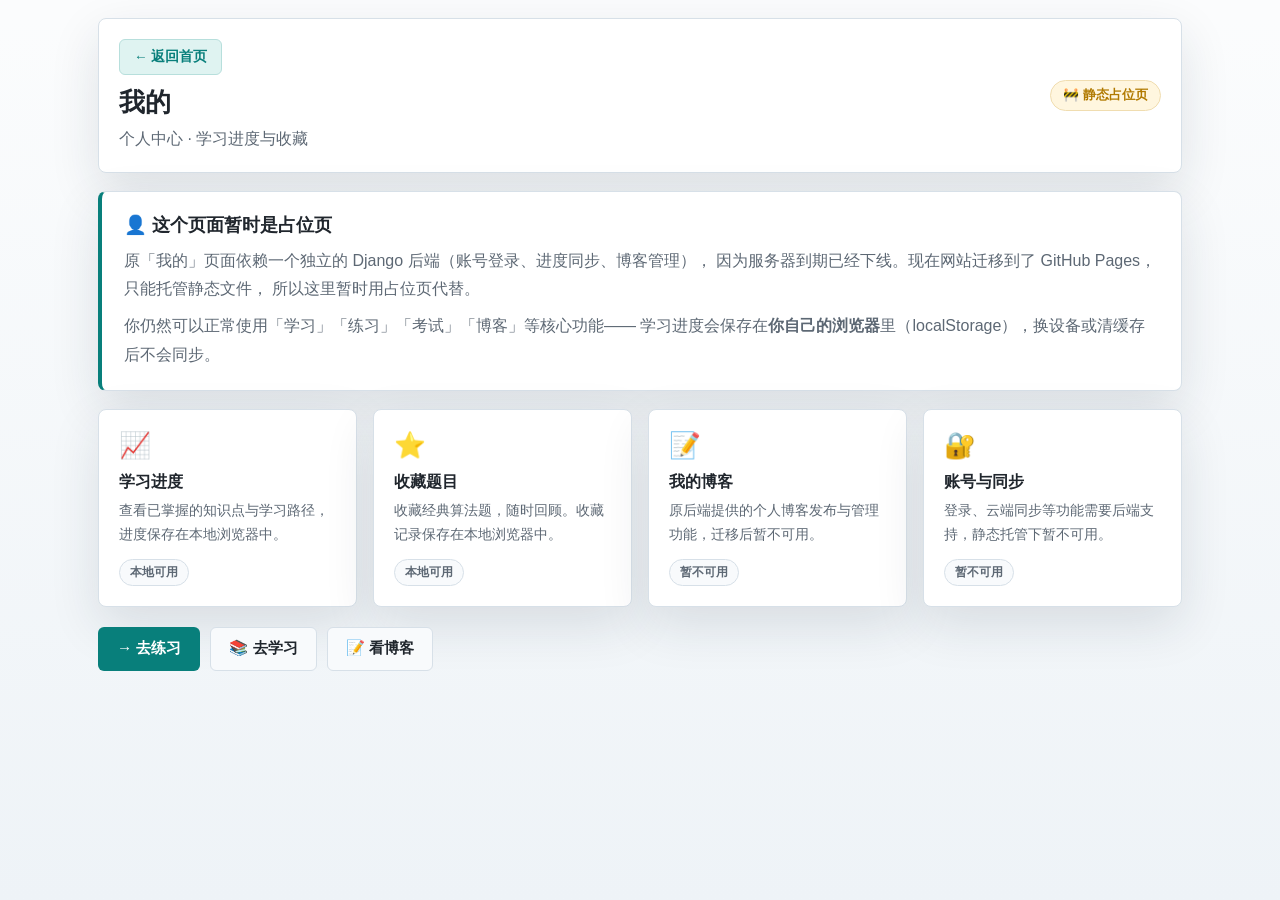
==== my/index.html @ 92edfef6 "Add placeholder page for my/ (个人中心)" ====
<!DOCTYPE html>
<html lang="zh-CN">
<head>
  <meta charset="UTF-8" />
  <meta name="viewport" content="width=device-width, initial-scale=1.0" />
  <title>AlgoForge - 我的</title>
  <link rel="manifest" href="../manifest.json">
  <meta name="theme-color" content="#087f7b">
  <meta name="apple-mobile-web-app-capable" content="yes">
  <meta name="apple-mobile-web-app-status-bar-style" content="black-translucent">
  <style>
    :root {
      color-scheme: light;
      --bg: #eef3f7;
      --surface: #ffffff;
      --surface-soft: #f8fafc;
      --ink: #20262d;
      --muted: #5d6874;
      --line: #d7e0e8;
      --teal: #087f7b;
      --teal-soft: #dff3f1;
      --coral: #d85f45;
      --gold: #b17a00;
      --green: #2b8c56;
      --shadow: 0 18px 50px rgba(28, 42, 54, 0.12);
      --radius: 8px;
      font-family: "Microsoft YaHei", "PingFang SC", "Segoe UI", Arial, sans-serif;
    }
    * { box-sizing: border-box; }
    body {
      margin: 0;
      min-height: 100vh;
      background: linear-gradient(180deg, rgba(255,255,255,0.78), rgba(238,243,247,0.96)), var(--bg);
      color: var(--ink);
    }
    .app-shell { width: min(1120px, 100%); margin: 0 auto; padding: 18px; }

    .topbar {
      display: flex; align-items: center; justify-content: space-between; gap: 18px;
      min-height: 106px; padding: 20px;
      background: var(--surface); border: 1px solid var(--line);
      border-radius: var(--radius); box-shadow: var(--shadow);
    }
    .brand-block { min-width: 0; }
    .back-button {
      display: inline-flex; align-items: center; gap: 6px; padding: 8px 14px;
      margin-bottom: 10px; color: var(--teal); background: var(--teal-soft);
      border: 1px solid #b7dfdc; border-radius: 6px; font-weight: 850;
      font-size: 0.85rem; cursor: pointer; text-decoration: none;
      transition: all 220ms ease;
    }
    .back-button:hover { background: #c8e8e5; border-color: var(--teal); }
    h1 { margin: 0 0 6px; font-size: 1.6rem; }
    .subtitle { margin: 0; color: var(--muted); line-height: 1.6; max-width: 660px; }
    .badge {
      display: inline-flex; align-items: center; gap: 6px; padding: 6px 12px;
      color: var(--gold); background: #fff6df; border: 1px solid #f0ddb0;
      border-radius: 999px; font-size: 0.8rem; font-weight: 850; white-space: nowrap;
    }

    .notice {
      margin-top: 18px; padding: 20px 22px;
      background: var(--surface); border: 1px solid var(--line);
      border-left: 4px solid var(--teal); border-radius: var(--radius);
      box-shadow: var(--shadow);
    }
    .notice h2 { margin: 0 0 10px; font-size: 1.15rem; }
    .notice p { margin: 0 0 8px; color: var(--muted); line-height: 1.8; }
    .notice p:last-child { margin-bottom: 0; }

    .feature-grid {
      display: grid; grid-template-columns: repeat(auto-fit, minmax(220px, 1fr));
      gap: 16px; margin-top: 18px;
    }
    .feature-card {
      padding: 20px; background: var(--surface); border: 1px solid var(--line);
      border-radius: var(--radius); box-shadow: var(--shadow);
    }
    .feature-icon { font-size: 1.6rem; }
    .feature-card h3 { margin: 12px 0 6px; font-size: 1rem; }
    .feature-card p { margin: 0; color: var(--muted); font-size: 0.88rem; line-height: 1.7; }
    .feature-tag {
      display: inline-block; margin-top: 12px; padding: 4px 10px;
      color: var(--muted); background: var(--surface-soft); border: 1px solid var(--line);
      border-radius: 999px; font-size: 0.75rem; font-weight: 850;
    }

    .actions { display: flex; gap: 10px; margin-top: 20px; flex-wrap: wrap; }
    .primary-button {
      color: #fff; background: var(--teal); min-height: 44px;
      display: inline-flex; align-items: center; justify-content: center; gap: 8px;
      padding: 0 18px; border: 1px solid transparent; border-radius: 6px;
      font-weight: 900; font-size: 0.95rem; cursor: pointer; text-decoration: none;
    }
    .primary-button:hover { background: #056c69; }
    .ghost-button {
      color: var(--ink); background: var(--surface-soft); border: 1px solid var(--line);
      border-radius: 6px; min-height: 44px; display: inline-flex; align-items: center;
      justify-content: center; gap: 8px; padding: 0 18px;
      font-weight: 900; font-size: 0.95rem; cursor: pointer; text-decoration: none;
    }
    .ghost-button:hover { background: #eef6f5; border-color: var(--teal); }
  </style>
</head>
<body>
  <div class="app-shell">
    <!-- Topbar -->
    <div class="topbar">
      <div class="brand-block">
        <a class="back-button" href="../index.html">← 返回首页</a>
        <h1>我的</h1>
        <p class="subtitle">个人中心 · 学习进度与收藏</p>
      </div>
      <span class="badge">🚧 静态占位页</span>
    </div>

    <!-- Notice -->
    <div class="notice">
      <h2>👤 这个页面暂时是占位页</h2>
      <p>
        原「我的」页面依赖一个独立的 Django 后端（账号登录、进度同步、博客管理），
        因为服务器到期已经下线。现在网站迁移到了 GitHub Pages，只能托管静态文件，
        所以这里暂时用占位页代替。
      </p>
      <p>
        你仍然可以正常使用「学习」「练习」「考试」「博客」等核心功能——
        学习进度会保存在<strong>你自己的浏览器</strong>里（localStorage），换设备或清缓存后不会同步。
      </p>
    </div>

    <!-- Feature preview -->
    <div class="feature-grid">
      <div class="feature-card">
        <div class="feature-icon">📈</div>
        <h3>学习进度</h3>
        <p>查看已掌握的知识点与学习路径，进度保存在本地浏览器中。</p>
        <span class="feature-tag">本地可用</span>
      </div>
      <div class="feature-card">
        <div class="feature-icon">⭐</div>
        <h3>收藏题目</h3>
        <p>收藏经典算法题，随时回顾。收藏记录保存在本地浏览器中。</p>
        <span class="feature-tag">本地可用</span>
      </div>
      <div class="feature-card">
        <div class="feature-icon">📝</div>
        <h3>我的博客</h3>
        <p>原后端提供的个人博客发布与管理功能，迁移后暂不可用。</p>
        <span class="feature-tag">暂不可用</span>
      </div>
      <div class="feature-card">
        <div class="feature-icon">🔐</div>
        <h3>账号与同步</h3>
        <p>登录、云端同步等功能需要后端支持，静态托管下暂不可用。</p>
        <span class="feature-tag">暂不可用</span>
      </div>
    </div>

    <!-- Actions -->
    <div class="actions">
      <a class="primary-button" href="../practice.html">→ 去练习</a>
      <a class="ghost-button" href="../learn.html">📚 去学习</a>
      <a class="ghost-button" href="../blog.html">📝 看博客</a>
    </div>
  </div>
</body>
</html>
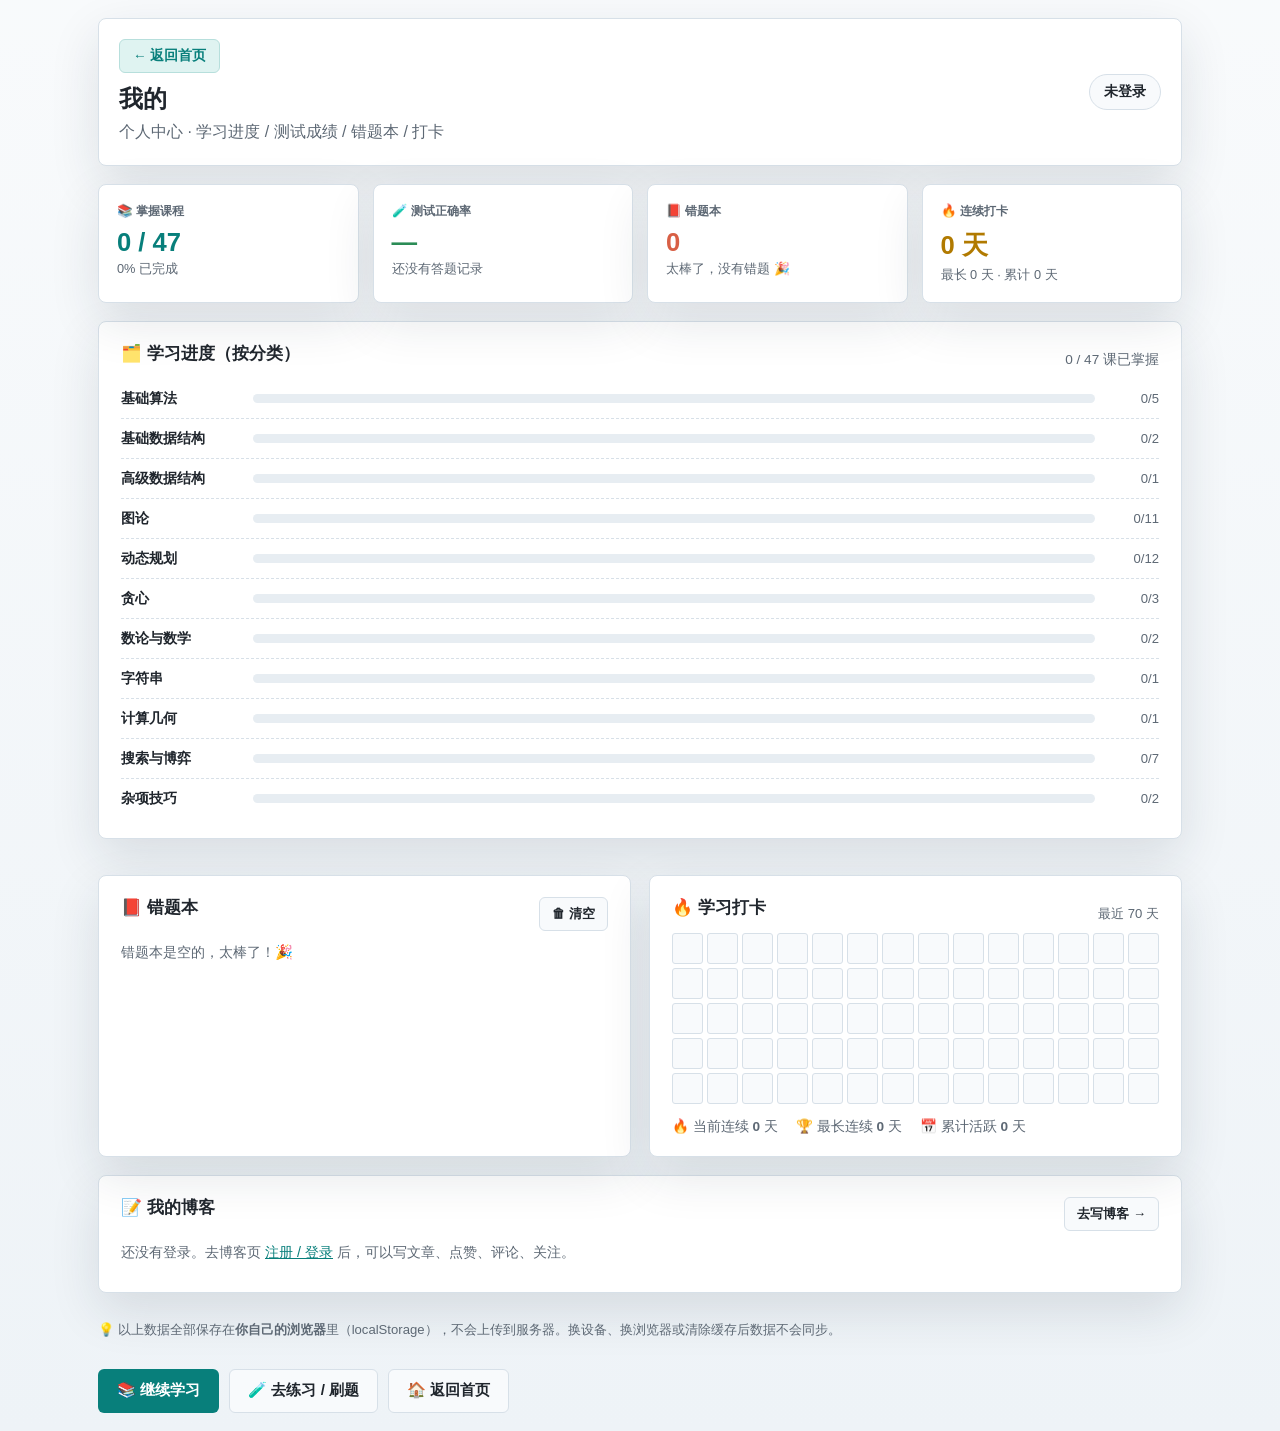
==== commit 3de4bb65: "个人中心：读取本地学习数据（进度/测试/错题/打卡/博客）" ====
--- a/my/index.html
+++ b/my/index.html
@@ -22,68 +22,134 @@
       --coral: #d85f45;
       --gold: #b17a00;
       --green: #2b8c56;
+      --green-soft: #e5f6ec;
       --shadow: 0 18px 50px rgba(28, 42, 54, 0.12);
       --radius: 8px;
       font-family: "Microsoft YaHei", "PingFang SC", "Segoe UI", Arial, sans-serif;
     }
+    :root[data-theme="dark"] {
+      color-scheme: dark;
+      --bg: #0a0f14;
+      --surface: #121a22;
+      --surface-soft: #18222c;
+      --ink: #e6edf3;
+      --muted: #93a1ad;
+      --line: #26323d;
+      --teal: #3fb5ae;
+      --teal-soft: #12353a;
+      --coral: #e8846b;
+      --gold: #d9a13c;
+      --green: #4caf79;
+      --green-soft: #14352a;
+      --shadow: 0 18px 50px rgba(0, 0, 0, 0.4);
+    }
     * { box-sizing: border-box; }
     body {
-      margin: 0;
-      min-height: 100vh;
-      background: linear-gradient(180deg, rgba(255,255,255,0.78), rgba(238,243,247,0.96)), var(--bg);
+      margin: 0; min-height: 100vh;
+      background: linear-gradient(180deg, rgba(255,255,255,0.6), rgba(238,243,247,0.9)), var(--bg);
       color: var(--ink);
     }
+    :root[data-theme="dark"] body {
+      background: linear-gradient(180deg, #0f171f, var(--bg));
+    }
+    a { color: var(--teal); }
     .app-shell { width: min(1120px, 100%); margin: 0 auto; padding: 18px; }
 
+    /* Topbar */
     .topbar {
       display: flex; align-items: center; justify-content: space-between; gap: 18px;
-      min-height: 106px; padding: 20px;
+      min-height: 92px; padding: 20px;
       background: var(--surface); border: 1px solid var(--line);
       border-radius: var(--radius); box-shadow: var(--shadow);
     }
     .brand-block { min-width: 0; }
     .back-button {
-      display: inline-flex; align-items: center; gap: 6px; padding: 8px 14px;
+      display: inline-flex; align-items: center; gap: 6px; padding: 7px 13px;
       margin-bottom: 10px; color: var(--teal); background: var(--teal-soft);
       border: 1px solid #b7dfdc; border-radius: 6px; font-weight: 850;
-      font-size: 0.85rem; cursor: pointer; text-decoration: none;
-      transition: all 220ms ease;
+      font-size: 0.85rem; cursor: pointer; text-decoration: none; transition: all 220ms ease;
     }
     .back-button:hover { background: #c8e8e5; border-color: var(--teal); }
-    h1 { margin: 0 0 6px; font-size: 1.6rem; }
-    .subtitle { margin: 0; color: var(--muted); line-height: 1.6; max-width: 660px; }
-    .badge {
-      display: inline-flex; align-items: center; gap: 6px; padding: 6px 12px;
-      color: var(--gold); background: #fff6df; border: 1px solid #f0ddb0;
-      border-radius: 999px; font-size: 0.8rem; font-weight: 850; white-space: nowrap;
-    }
-
-    .notice {
+    h1 { margin: 0 0 4px; font-size: 1.5rem; }
+    .subtitle { margin: 0; color: var(--muted); line-height: 1.6; }
+    .user-chip {
+      display: inline-flex; align-items: center; gap: 10px; padding: 8px 14px;
+      background: var(--surface-soft); border: 1px solid var(--line); border-radius: 999px;
+      white-space: nowrap; font-weight: 700; font-size: 0.85rem;
+    }
+    .avatar {
+      width: 30px; height: 30px; flex-shrink: 0; display: inline-grid; place-items: center;
+      color: #fff; background: linear-gradient(135deg, #087f7b, #0a9e99);
+      border-radius: 50%; font-weight: 900; font-size: 0.9rem;
+    }
+
+    /* Stat cards */
+    .stat-grid {
+      display: grid; grid-template-columns: repeat(auto-fit, minmax(210px, 1fr));
+      gap: 14px; margin-top: 18px;
+    }
+    .stat-card {
+      padding: 18px; background: var(--surface); border: 1px solid var(--line);
+      border-radius: var(--radius); box-shadow: var(--shadow);
+    }
+    .stat-label { margin: 0; color: var(--muted); font-size: 0.78rem; font-weight: 800; }
+    .stat-value { margin: 8px 0 0; font-size: 1.6rem; font-weight: 900; }
+    .stat-note { margin: 4px 0 0; color: var(--muted); font-size: 0.8rem; }
+    .stat-value.teal { color: var(--teal); }
+    .stat-value.green { color: var(--green); }
+    .stat-value.coral { color: var(--coral); }
+    .stat-value.gold { color: var(--gold); }
+
+    /* Panels */
+    .panel {
       margin-top: 18px; padding: 20px 22px;
       background: var(--surface); border: 1px solid var(--line);
-      border-left: 4px solid var(--teal); border-radius: var(--radius);
-      box-shadow: var(--shadow);
-    }
-    .notice h2 { margin: 0 0 10px; font-size: 1.15rem; }
-    .notice p { margin: 0 0 8px; color: var(--muted); line-height: 1.8; }
-    .notice p:last-child { margin-bottom: 0; }
-
-    .feature-grid {
-      display: grid; grid-template-columns: repeat(auto-fit, minmax(220px, 1fr));
-      gap: 16px; margin-top: 18px;
-    }
-    .feature-card {
-      padding: 20px; background: var(--surface); border: 1px solid var(--line);
       border-radius: var(--radius); box-shadow: var(--shadow);
     }
-    .feature-icon { font-size: 1.6rem; }
-    .feature-card h3 { margin: 12px 0 6px; font-size: 1rem; }
-    .feature-card p { margin: 0; color: var(--muted); font-size: 0.88rem; line-height: 1.7; }
-    .feature-tag {
-      display: inline-block; margin-top: 12px; padding: 4px 10px;
-      color: var(--muted); background: var(--surface-soft); border: 1px solid var(--line);
-      border-radius: 999px; font-size: 0.75rem; font-weight: 850;
-    }
+    .panel h2 { margin: 0 0 14px; font-size: 1.05rem; display: flex; align-items: center; gap: 8px; }
+    .panel-head { display: flex; align-items: center; justify-content: space-between; gap: 12px; flex-wrap: wrap; }
+
+    /* Progress bar */
+    .bar-track { height: 12px; overflow: hidden; background: #e7edf2; border-radius: 999px; }
+    :root[data-theme="dark"] .bar-track { background: #1d2935; }
+    .bar-fill { height: 100%; background: linear-gradient(90deg, var(--teal), var(--green)); border-radius: inherit; transition: width 400ms ease; }
+
+    /* Category list */
+    .cat-row { display: flex; align-items: center; gap: 12px; padding: 10px 0; border-bottom: 1px dashed var(--line); }
+    .cat-row:last-child { border-bottom: none; }
+    .cat-name { flex-shrink: 0; min-width: 120px; font-weight: 800; font-size: 0.9rem; }
+    .cat-bar { flex: 1; height: 9px; background: #e7edf2; border-radius: 999px; overflow: hidden; }
+    :root[data-theme="dark"] .cat-bar { background: #1d2935; }
+    .cat-fill { height: 100%; background: linear-gradient(90deg, var(--teal), var(--green)); border-radius: inherit; }
+    .cat-count { flex-shrink: 0; color: var(--muted); font-size: 0.82rem; min-width: 52px; text-align: right; }
+
+    /* Two-column layout */
+    .two-col { display: grid; grid-template-columns: 1fr 1fr; gap: 18px; margin-top: 18px; }
+    @media (max-width: 800px) { .two-col { grid-template-columns: 1fr; } }
+
+    /* Error book */
+    .error-item {
+      padding: 12px 14px; margin-bottom: 10px; background: var(--surface-soft);
+      border: 1px solid var(--line); border-left: 3px solid var(--coral); border-radius: 6px;
+    }
+    .error-q { font-weight: 700; margin-bottom: 6px; }
+    .error-a { color: var(--muted); font-size: 0.85rem; line-height: 1.6; }
+    .error-explain { margin-top: 6px; color: var(--muted); font-size: 0.82rem; line-height: 1.6; }
+
+    /* Streak calendar */
+    .cal { display: grid; grid-template-columns: repeat(14, 1fr); gap: 4px; }
+    .cal-day {
+      aspect-ratio: 1; border-radius: 3px; background: var(--surface-soft);
+      border: 1px solid var(--line);
+    }
+    .cal-day.lv1 { background: #b7e3d8; border-color: #8ed0c2; }
+    .cal-day.lv2 { background: #79cdbb; border-color: #55b8a4; }
+    .cal-day.lv3 { background: #3fb09c; border-color: #2f9a86; }
+    .cal-day.lv4 { background: #0e8b78; border-color: #0a7a68; }
+    :root[data-theme="dark"] .cal-day { background: #18222c; border-color: #26323d; }
+    .streak-stats { margin-top: 14px; display: flex; gap: 18px; flex-wrap: wrap; color: var(--muted); font-size: 0.85rem; }
+
+    .empty { color: var(--muted); padding: 10px 0; font-size: 0.9rem; }
 
     .actions { display: flex; gap: 10px; margin-top: 20px; flex-wrap: wrap; }
     .primary-button {
@@ -109,59 +175,254 @@
       <div class="brand-block">
         <a class="back-button" href="../index.html">← 返回首页</a>
         <h1>我的</h1>
-        <p class="subtitle">个人中心 · 学习进度与收藏</p>
-      </div>
-      <span class="badge">🚧 静态占位页</span>
-    </div>
-
-    <!-- Notice -->
-    <div class="notice">
-      <h2>👤 这个页面暂时是占位页</h2>
-      <p>
-        原「我的」页面依赖一个独立的 Django 后端（账号登录、进度同步、博客管理），
-        因为服务器到期已经下线。现在网站迁移到了 GitHub Pages，只能托管静态文件，
-        所以这里暂时用占位页代替。
-      </p>
-      <p>
-        你仍然可以正常使用「学习」「练习」「考试」「博客」等核心功能——
-        学习进度会保存在<strong>你自己的浏览器</strong>里（localStorage），换设备或清缓存后不会同步。
-      </p>
-    </div>
-
-    <!-- Feature preview -->
-    <div class="feature-grid">
-      <div class="feature-card">
-        <div class="feature-icon">📈</div>
-        <h3>学习进度</h3>
-        <p>查看已掌握的知识点与学习路径，进度保存在本地浏览器中。</p>
-        <span class="feature-tag">本地可用</span>
-      </div>
-      <div class="feature-card">
-        <div class="feature-icon">⭐</div>
-        <h3>收藏题目</h3>
-        <p>收藏经典算法题，随时回顾。收藏记录保存在本地浏览器中。</p>
-        <span class="feature-tag">本地可用</span>
-      </div>
-      <div class="feature-card">
-        <div class="feature-icon">📝</div>
-        <h3>我的博客</h3>
-        <p>原后端提供的个人博客发布与管理功能，迁移后暂不可用。</p>
-        <span class="feature-tag">暂不可用</span>
-      </div>
-      <div class="feature-card">
-        <div class="feature-icon">🔐</div>
-        <h3>账号与同步</h3>
-        <p>登录、云端同步等功能需要后端支持，静态托管下暂不可用。</p>
-        <span class="feature-tag">暂不可用</span>
-      </div>
+        <p class="subtitle">个人中心 · 学习进度 / 测试成绩 / 错题本 / 打卡</p>
+      </div>
+      <div class="user-chip" id="userChip"></div>
+    </div>
+
+    <!-- Stats -->
+    <div class="stat-grid">
+      <div class="stat-card">
+        <p class="stat-label">📚 掌握课程</p>
+        <p class="stat-value teal" id="statLessons">-</p>
+        <p class="stat-note" id="statLessonsNote"></p>
+      </div>
+      <div class="stat-card">
+        <p class="stat-label">🧪 测试正确率</p>
+        <p class="stat-value green" id="statQuiz">-</p>
+        <p class="stat-note" id="statQuizNote"></p>
+      </div>
+      <div class="stat-card">
+        <p class="stat-label">📕 错题本</p>
+        <p class="stat-value coral" id="statErrors">-</p>
+        <p class="stat-note" id="statErrorsNote"></p>
+      </div>
+      <div class="stat-card">
+        <p class="stat-label">🔥 连续打卡</p>
+        <p class="stat-value gold" id="statStreak">-</p>
+        <p class="stat-note" id="statStreakNote"></p>
+      </div>
+    </div>
+
+    <!-- Learning progress by category -->
+    <div class="panel">
+      <div class="panel-head">
+        <h2>🗂️ 学习进度（按分类）</h2>
+        <span style="color:var(--muted);font-size:0.85rem;" id="progressTotal"></span>
+      </div>
+      <div id="categoryList"></div>
+    </div>
+
+    <!-- Two-column: error book + streak -->
+    <div class="two-col">
+      <div class="panel">
+        <div class="panel-head">
+          <h2>📕 错题本</h2>
+          <button class="ghost-button" id="clearErrorBtn" style="min-height:34px;padding:0 12px;font-size:0.82rem;">🗑 清空</button>
+        </div>
+        <div id="errorList"></div>
+      </div>
+      <div class="panel">
+        <div class="panel-head">
+          <h2>🔥 学习打卡</h2>
+          <span style="color:var(--muted);font-size:0.82rem;">最近 70 天</span>
+        </div>
+        <div class="cal" id="calGrid"></div>
+        <div class="streak-stats" id="streakStats"></div>
+      </div>
+    </div>
+
+    <!-- My blog -->
+    <div class="panel">
+      <div class="panel-head">
+        <h2>📝 我的博客</h2>
+        <a class="ghost-button" href="../blog.html" style="min-height:34px;padding:0 12px;font-size:0.82rem;">去写博客 →</a>
+      </div>
+      <div id="blogSummary"></div>
+    </div>
+
+    <!-- Local-only notice -->
+    <div class="empty" style="margin-top:18px;font-size:0.82rem;">
+      💡 以上数据全部保存在<strong>你自己的浏览器</strong>里（localStorage），不会上传到服务器。换设备、换浏览器或清除缓存后数据不会同步。
     </div>
 
     <!-- Actions -->
     <div class="actions">
-      <a class="primary-button" href="../practice.html">→ 去练习</a>
-      <a class="ghost-button" href="../learn.html">📚 去学习</a>
-      <a class="ghost-button" href="../blog.html">📝 看博客</a>
+      <a class="primary-button" href="../learn.html">📚 继续学习</a>
+      <a class="ghost-button" href="../practice.html">🧪 去练习 / 刷题</a>
+      <a class="ghost-button" href="../index.html">🏠 返回首页</a>
     </div>
   </div>
+
+  <script src="../data.js"></script>
+  <script>
+  (function () {
+    // ---- theme ----
+    try {
+      var theme = localStorage.getItem('blogTheme') || 'light';
+      document.documentElement.setAttribute('data-theme', theme);
+    } catch (e) {}
+
+    function esc(s) {
+      return String(s == null ? '' : s).replace(/[&<>"']/g, function (c) {
+        return { '&': '&amp;', '<': '&lt;', '>': '&gt;', '"': '&quot;', "'": '&#39;' }[c];
+      });
+    }
+    function load(key, fallback) {
+      try { var v = JSON.parse(localStorage.getItem(key) || 'null'); return v == null ? fallback : v; }
+      catch (e) { return fallback; }
+    }
+    // ---- current user ----
+    var user = load('blogCurrentUser', null);
+    var username = user && user.username ? user.username : null;
+
+    function keyFor(prefix, legacy) {
+      return username ? (prefix + '_' + username) : legacy;
+    }
+
+    // ---- read data (globals are `const` in ../data.js, so not attached to window) ----
+    var _lessons = (typeof lessons !== 'undefined') ? lessons : [];
+    var _quizzes = (typeof quizzes !== 'undefined') ? quizzes : [];
+
+    // progress: merge legacy + per-user (site writes to per-user when logged in, legacy otherwise)
+    var completedIdx = {};
+    try {
+      (JSON.parse(localStorage.getItem('algorithmProgress') || '[]') || []).forEach(function (i) { completedIdx[i] = 1; });
+    } catch (e) {}
+    try {
+      (JSON.parse(localStorage.getItem('algo_progress_' + username) || '[]') || []).forEach(function (i) { completedIdx[i] = 1; });
+    } catch (e) {}
+
+    var quizStats = load(keyFor('algo_quiz', 'algoQuiz'), null);
+    var errorBook = load(keyFor('algo_errorbook', 'algoErrorbook'), []);
+    var streakData = load(keyFor('algo_streak', 'algoStreak'), {});
+    var posts = load('blogPosts', []);
+
+    // ---- user chip ----
+    var chip = document.getElementById('userChip');
+    if (username) {
+      chip.innerHTML = '<span class="avatar">' + esc(username.substring(0, 1).toUpperCase()) + '</span>' +
+        '<span>@' + esc(username) + '</span>';
+    } else {
+      chip.innerHTML = '<span>未登录</span>';
+    }
+
+    // ---- lesson stats ----
+    var completedCount = Object.keys(completedIdx).filter(function (i) { return i >= 0 && i < _lessons.length; }).length;
+    var totalLessons = _lessons.length;
+    document.getElementById('statLessons').textContent = totalLessons ? (completedCount + ' / ' + totalLessons) : '—';
+    document.getElementById('statLessonsNote').textContent = totalLessons
+      ? Math.round(completedCount / totalLessons * 100) + '% 已完成'
+      : '暂无课程数据';
+
+    // ---- quiz stats ----
+    var qCorrect = (quizStats && quizStats.correctAnswers) || 0;
+    var qAnswered = (quizStats && Array.isArray(quizStats.answeredQuestions)) ? quizStats.answeredQuestions.length : 0;
+    var acc = qAnswered ? Math.round(qCorrect / qAnswered * 100) : null;
+    document.getElementById('statQuiz').textContent = (acc === null) ? '—' : (acc + '%');
+    document.getElementById('statQuizNote').textContent = qAnswered ? ('答对 ' + qCorrect + ' / ' + qAnswered + ' 题') : '还没有答题记录';
+
+    // ---- error book stats ----
+    document.getElementById('statErrors').textContent = errorBook.length || '0';
+    document.getElementById('statErrorsNote').textContent = errorBook.length ? '做错的题都在这里' : '太棒了，没有错题 🎉';
+
+    // ---- streak stats ----
+    var streakKeys = Object.keys(streakData || {}).filter(function (d) { return streakData[d] > 0; });
+    var todayKey = new Date().toISOString().slice(0, 10);
+    function dayKey(offset) { var d = new Date(); d.setDate(d.getDate() - offset); return d.toISOString().slice(0, 10); }
+    var currentStreak = 0;
+    for (var s = 0; s < 365; s++) { if (streakData[dayKey(s)]) currentStreak++; else break; }
+    var sorted = streakKeys.slice().sort();
+    var longest = 0, temp = 0;
+    sorted.forEach(function (d, i) {
+      if (i === 0) temp = 1;
+      else {
+        var diff = (new Date(sorted[i]) - new Date(sorted[i - 1])) / 86400000;
+        temp = diff === 1 ? temp + 1 : 1;
+      }
+      if (temp > longest) longest = temp;
+    });
+    document.getElementById('statStreak').textContent = currentStreak + ' 天';
+    document.getElementById('statStreakNote').textContent = '最长 ' + longest + ' 天 · 累计 ' + streakKeys.length + ' 天';
+
+    // ---- category breakdown ----
+    var catList = document.getElementById('categoryList');
+    var cats = {};
+    _lessons.forEach(function (l, i) {
+      var c = l.category || '未分类';
+      if (!cats[c]) cats[c] = { total: 0, done: 0 };
+      cats[c].total++;
+      if (completedIdx[i]) cats[c].done++;
+    });
+    document.getElementById('progressTotal').textContent = completedCount + ' / ' + totalLessons + ' 课已掌握';
+    var catNames = Object.keys(cats);
+    if (!catNames.length) {
+      catList.innerHTML = '<div class="empty">暂无课程数据</div>';
+    } else {
+      var ch = '';
+      catNames.forEach(function (c) {
+        var d = cats[c];
+        var pct = d.total ? Math.round(d.done / d.total * 100) : 0;
+        ch += '<div class="cat-row">' +
+          '<span class="cat-name">' + esc(c) + '</span>' +
+          '<div class="cat-bar"><div class="cat-fill" style="width:' + pct + '%"></div></div>' +
+          '<span class="cat-count">' + d.done + '/' + d.total + '</span>' +
+          '</div>';
+      });
+      catList.innerHTML = ch;
+    }
+
+    // ---- error book list ----
+    var errArea = document.getElementById('errorList');
+    if (!errorBook.length) {
+      errArea.innerHTML = '<div class="empty">错题本是空的，太棒了！🎉</div>';
+    } else {
+      var eh = '';
+      var show = errorBook.slice(0, 20);
+      show.forEach(function (item) {
+        var correctTxt = item.answers && item.answers[item.correct] ? item.answers[item.correct] : '';
+        eh += '<div class="error-item">' +
+          '<div class="error-q">' + esc(item.question) + '</div>' +
+          '<div class="error-a">✅ 正确答案：' + esc(correctTxt) + '</div>' +
+          (item.explain ? '<div class="error-explain">' + esc(item.explain) + '</div>' : '') +
+          '</div>';
+      });
+      if (errorBook.length > 20) eh += '<div class="empty">…还有 ' + (errorBook.length - 20) + ' 道错题</div>';
+      errArea.innerHTML = eh;
+    }
+    document.getElementById('clearErrorBtn').addEventListener('click', function () {
+      if (!confirm('确定清空错题本吗？')) return;
+      try { localStorage.setItem(keyFor('algo_errorbook', 'algoErrorbook'), '[]'); } catch (e) {}
+      location.reload();
+    });
+
+    // ---- streak calendar ----
+    var grid = document.getElementById('calGrid');
+    var gh = '';
+    for (var i = 69; i >= 0; i--) {
+      var k = dayKey(i);
+      var c = streakData[k] || 0;
+      var lv = 0;
+      if (c >= 4) lv = 4; else if (c >= 3) lv = 3; else if (c >= 2) lv = 2; else if (c >= 1) lv = 1;
+      gh += '<div class="cal-day' + (lv ? ' lv' + lv : '') + '" title="' + k + '：' + c + ' 次"></div>';
+    }
+    grid.innerHTML = gh;
+    document.getElementById('streakStats').innerHTML =
+      '<span>🔥 当前连续 <strong>' + currentStreak + '</strong> 天</span>' +
+      '<span>🏆 最长连续 <strong>' + longest + '</strong> 天</span>' +
+      '<span>📅 累计活跃 <strong>' + streakKeys.length + '</strong> 天</span>';
+
+    // ---- blog summary ----
+    var blogArea = document.getElementById('blogSummary');
+    if (username) {
+      var mine = posts.filter(function (p) { return p.author === username; });
+      var pub = mine.filter(function (p) { return p.status !== 'draft'; }).length;
+      var draft = mine.filter(function (p) { return p.status === 'draft'; }).length;
+      blogArea.innerHTML = '<div class="empty">@' + esc(username) + ' 共 <strong>' + mine.length + '</strong> 篇文章（已发布 ' + pub + ' · 草稿 ' + draft + '）。博客数据保存在本地浏览器。</div>';
+    } else {
+      blogArea.innerHTML = '<div class="empty">还没有登录。去博客页 <a href="../blog.html">注册 / 登录</a> 后，可以写文章、点赞、评论、关注。</div>';
+    }
+  })();
+  </script>
 </body>
 </html>
